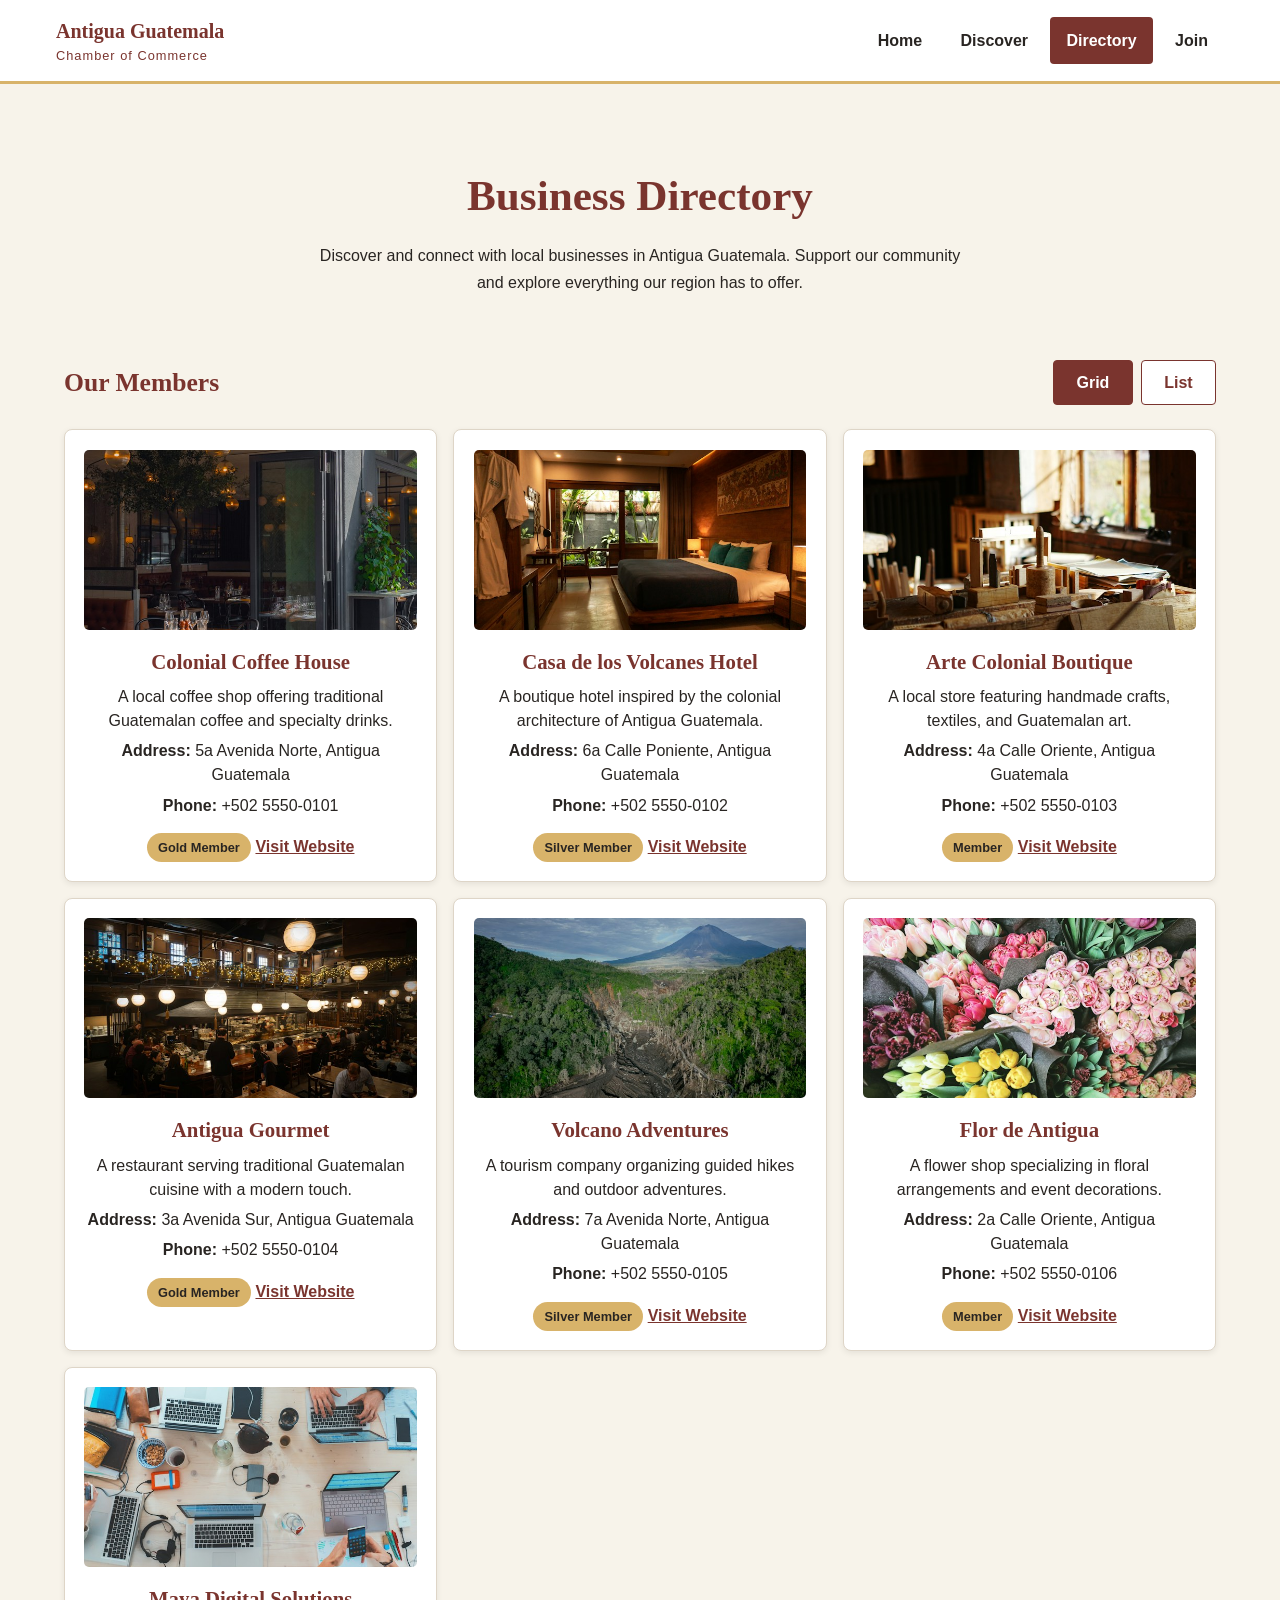
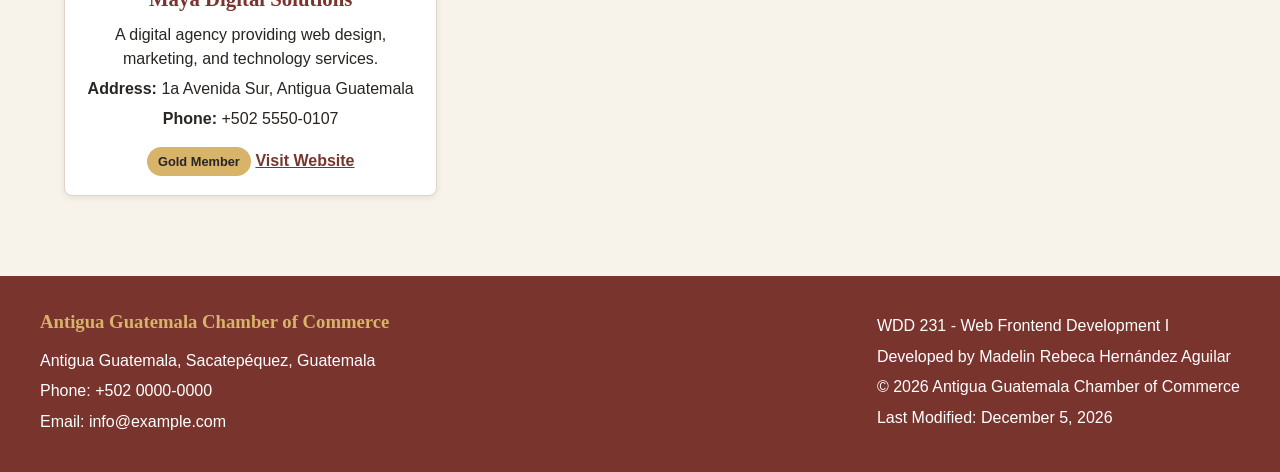
==== chamber/directory.html @ 11b73b26 "Add Chamber of Commerce directory" ====
<!DOCTYPE html>
<html lang="en">
<head>
    <meta charset="UTF-8">
    <meta name="viewport" content="width=device-width, initial-scale=1.0">

    <meta name="description" content="Explore the Antigua Guatemala Chamber of Commerce business directory. Discover local businesses, services, restaurants, hotels, and organizations.">
    <meta name="author" content="Madelin Rebeca Hernández Aguilar">

    <title>Business Directory | Antigua Guatemala Chamber of Commerce</title>

    <link rel="icon" href="images/favicon.svg" type="image/svg+xml">

    <meta property="og:title" content="Antigua Guatemala Chamber of Commerce | Business Directory">
    <meta property="og:description" content="Discover local businesses and services in Antigua Guatemala. Support our community and connect with local businesses.">
    <meta property="og:image" content="https://made-hern.github.io/wdd231/chamber/images/antigua-social.jpg">
    <meta property="og:image:alt" content="Antigua Guatemala Chamber of Commerce">
    <meta property="og:url" content="https://made-hern.github.io/wdd231/chamber/directory.html">
    <meta property="og:type" content="website">

    <link rel="stylesheet" href="styles/normalize.css">
    <link rel="stylesheet" href="styles/small.css">
    <link rel="stylesheet" href="styles/larger.css">

    <script src="scripts/directory.js" defer></script>
</head>

<body>
    <header>
        <div class="header-container">
            <a href="index.html" class="brand">
                <span class="brand-name">Antigua Guatemala</span>
                <span class="brand-subtitle">Chamber of Commerce</span>
            </a>

            <button id="menu-button" aria-label="Open navigation menu" aria-expanded="false">
                ☰
            </button>

            <nav id="main-nav">
                <ul>
                    <li><a href="index.html">Home</a></li>
                    <li><a href="discover.html">Discover</a></li>
                    <li><a href="directory.html" class="active" aria-current="page">Directory</a></li>
                    <li><a href="join.html">Join</a></li>
                </ul>
            </nav>
        </div>
    </header>

    <main>
        <section class="page-heading">
            <h1>Business Directory</h1>
            <p>
                Discover and connect with local businesses in Antigua Guatemala.
                Support our community and explore everything our region has to offer.
            </p>
        </section>

        <section class="directory-section">
            <div class="directory-header">
                <h2>Our Members</h2>

                <div class="view-options">
                    <button id="grid-view" class="view-button active" aria-label="Display members in grid view" aria-pressed="true">
                        Grid
                    </button>

                    <button id="list-view" class="view-button" aria-label="Display members in list view" aria-pressed="false">
                        List
                    </button>
                </div>
            </div>

            <div id="member-directory" class="member-grid" aria-live="polite">
                <p>Loading business directory...</p>
            </div>
        </section>
    </main>

    <footer>
        <div class="footer-container">
            <div class="footer-contact">
                <h3>Antigua Guatemala Chamber of Commerce</h3>
                <p>Antigua Guatemala, Sacatepéquez, Guatemala</p>
                <p>Phone: +502 0000-0000</p>
                <p>Email: info@example.com</p>
            </div>

            <div class="footer-development">
                <p>WDD 231 - Web Frontend Development I</p>
                <p>Developed by Madelin Rebeca Hernández Aguilar</p>
                <p>&copy; <span id="current-year"></span> Antigua Guatemala Chamber of Commerce</p>
                <p>Last Modified: <span id="last-modified"></span></p>
            </div>
        </div>
    </footer>
</body>
</html>
---- chamber/styles/small.css ----
:root {
    --primary-color: #7A342E;
    --secondary-color: #D8B36A;
    --background-color: #F7F3EA;
    --text-color: #292522;
    --white-color: #FFFFFF;
    --border-color: #DED5C7;
}

body {
    font-family: Arial, sans-serif;
    background-color: var(--background-color);
    color: var(--text-color);
}

header {
    background-color: var(--white-color);
    border-bottom: 3px solid var(--secondary-color);
}

.header-container {
    max-width: 1200px;
    margin: 0 auto;
    padding: 1rem;
    display: flex;
    justify-content: space-between;
    align-items: center;
    flex-wrap: wrap;
}

.brand {
    display: flex;
    flex-direction: column;
    color: var(--primary-color);
}

.brand-name {
    font-family: Georgia, serif;
    font-size: 1.25rem;
    font-weight: bold;
}

.brand-subtitle {
    font-size: 0.8rem;
    letter-spacing: 1px;
}

#menu-button {
    background-color: var(--primary-color);
    color: var(--white-color);
    border: none;
    padding: 0.5rem 0.8rem;
    font-size: 1.4rem;
    cursor: pointer;
    border-radius: 4px;
}

#main-nav {
    display: none;
    width: 100%;
}

#main-nav.open {
    display: block;
}

#main-nav ul {
    display: flex;
    flex-direction: column;
    margin-top: 1rem;
}

#main-nav a {
    display: block;
    padding: 0.8rem;
    color: var(--text-color);
    font-weight: bold;
    border-bottom: 1px solid var(--border-color);
}

#main-nav a:hover,
#main-nav a.active {
    background-color: var(--primary-color);
    color: var(--white-color);
}

main {
    max-width: 1200px;
    margin: 0 auto;
    padding: 1.5rem 1rem;
}

.page-heading {
    text-align: center;
    padding: 2rem 1rem;
}

.page-heading h1 {
    color: var(--primary-color);
    font-family: Georgia, serif;
    font-size: 2rem;
    margin-bottom: 0.8rem;
}

.page-heading p {
    max-width: 650px;
    margin: 0 auto;
    line-height: 1.7;
}

.directory-section {
    padding: 1rem 0 3rem;
}

.directory-header {
    display: flex;
    flex-direction: column;
    gap: 1rem;
    align-items: center;
    margin-bottom: 1.5rem;
}

.directory-header h2 {
    color: var(--primary-color);
    font-family: Georgia, serif;
    font-size: 1.6rem;
}

.view-options {
    display: flex;
    gap: 0.5rem;
}

.view-button {
    border: 1px solid var(--primary-color);
    background-color: var(--white-color);
    color: var(--primary-color);
    padding: 0.6rem 1.4rem;
    border-radius: 4px;
    cursor: pointer;
    font-weight: bold;
}

.view-button.active,
.view-button:hover {
    background-color: var(--primary-color);
    color: var(--white-color);
}

.member-grid {
    display: grid;
    grid-template-columns: 1fr;
    gap: 1rem;
}

.member-card {
    background-color: var(--white-color);
    border: 1px solid var(--border-color);
    border-radius: 8px;
    padding: 1.2rem;
    text-align: center;
    box-shadow: 0 2px 6px rgba(0, 0, 0, 0.08);
}

.member-card img {
    width: 100%;
    height: 180px;
    object-fit: cover;
    border-radius: 5px;
    margin-bottom: 1rem;
}

.member-card h3 {
    color: var(--primary-color);
    font-family: Georgia, serif;
    font-size: 1.3rem;
    margin-bottom: 0.5rem;
}

.member-card p {
    margin: 0.4rem 0;
    line-height: 1.5;
}

.member-card a {
    display: inline-block;
    color: var(--primary-color);
    font-weight: bold;
    margin-top: 0.7rem;
    text-decoration: underline;
}

.membership-badge {
    display: inline-block;
    background-color: var(--secondary-color);
    color: var(--text-color);
    padding: 0.3rem 0.7rem;
    border-radius: 20px;
    font-size: 0.8rem;
    font-weight: bold;
    margin-top: 0.5rem;
}

.member-list {
    display: flex;
    flex-direction: column;
    gap: 0;
}

.member-list .member-card {
    display: flex;
    flex-direction: column;
    text-align: left;
    border-radius: 0;
    box-shadow: none;
    padding: 1rem;
}

.member-list .member-card:nth-child(even) {
    background-color: #EDE5D9;
}

.member-list .member-card img {
    display: none;
}

.member-list .member-card h3 {
    margin-bottom: 0.3rem;
}

footer {
    background-color: var(--primary-color);
    color: var(--white-color);
    padding: 2rem 1rem;
}

.footer-container {
    max-width: 1200px;
    margin: 0 auto;
    display: flex;
    flex-direction: column;
    gap: 1.5rem;
    text-align: center;
}

footer h3 {
    color: var(--secondary-color);
    font-family: Georgia, serif;
    margin-bottom: 0.8rem;
}

footer p {
    margin: 0.4rem 0;
    line-height: 1.5;
}

footer a {
    color: var(--white-color);
}

@media (prefers-reduced-motion: reduce) {
    *,
    *::before,
    *::after {
        scroll-behavior: auto !important;
        animation-duration: 0.01ms !important;
        transition-duration: 0.01ms !important;
    }
}
---- chamber/styles/larger.css ----
@media screen and (min-width: 640px) {
    .header-container {
        flex-wrap: nowrap;
    }

    #menu-button {
        display: none;
    }

    #main-nav {
        display: block;
        width: auto;
    }

    #main-nav ul {
        flex-direction: row;
        gap: 0.4rem;
        margin-top: 0;
    }

    #main-nav a {
        border: none;
        border-radius: 4px;
        padding: 0.7rem 1rem;
    }

    .page-heading h1 {
        font-size: 2.7rem;
    }

    .directory-header {
        flex-direction: row;
        justify-content: space-between;
    }

    .member-grid {
        grid-template-columns: repeat(2, 1fr);
    }

    .member-list .member-card {
        display: grid;
        grid-template-columns: 1fr 1fr;
        align-items: center;
        column-gap: 1.5rem;
    }

    .member-list .member-card h3 {
        grid-column: 1 / -1;
    }

    .footer-container {
        flex-direction: row;
        justify-content: space-between;
        text-align: left;
    }
}

@media screen and (min-width: 900px) {
    .member-grid {
        grid-template-columns: repeat(3, 1fr);
    }

    .page-heading {
        padding: 3rem 1rem;
    }

    main {
        padding: 2rem 1.5rem;
    }
}
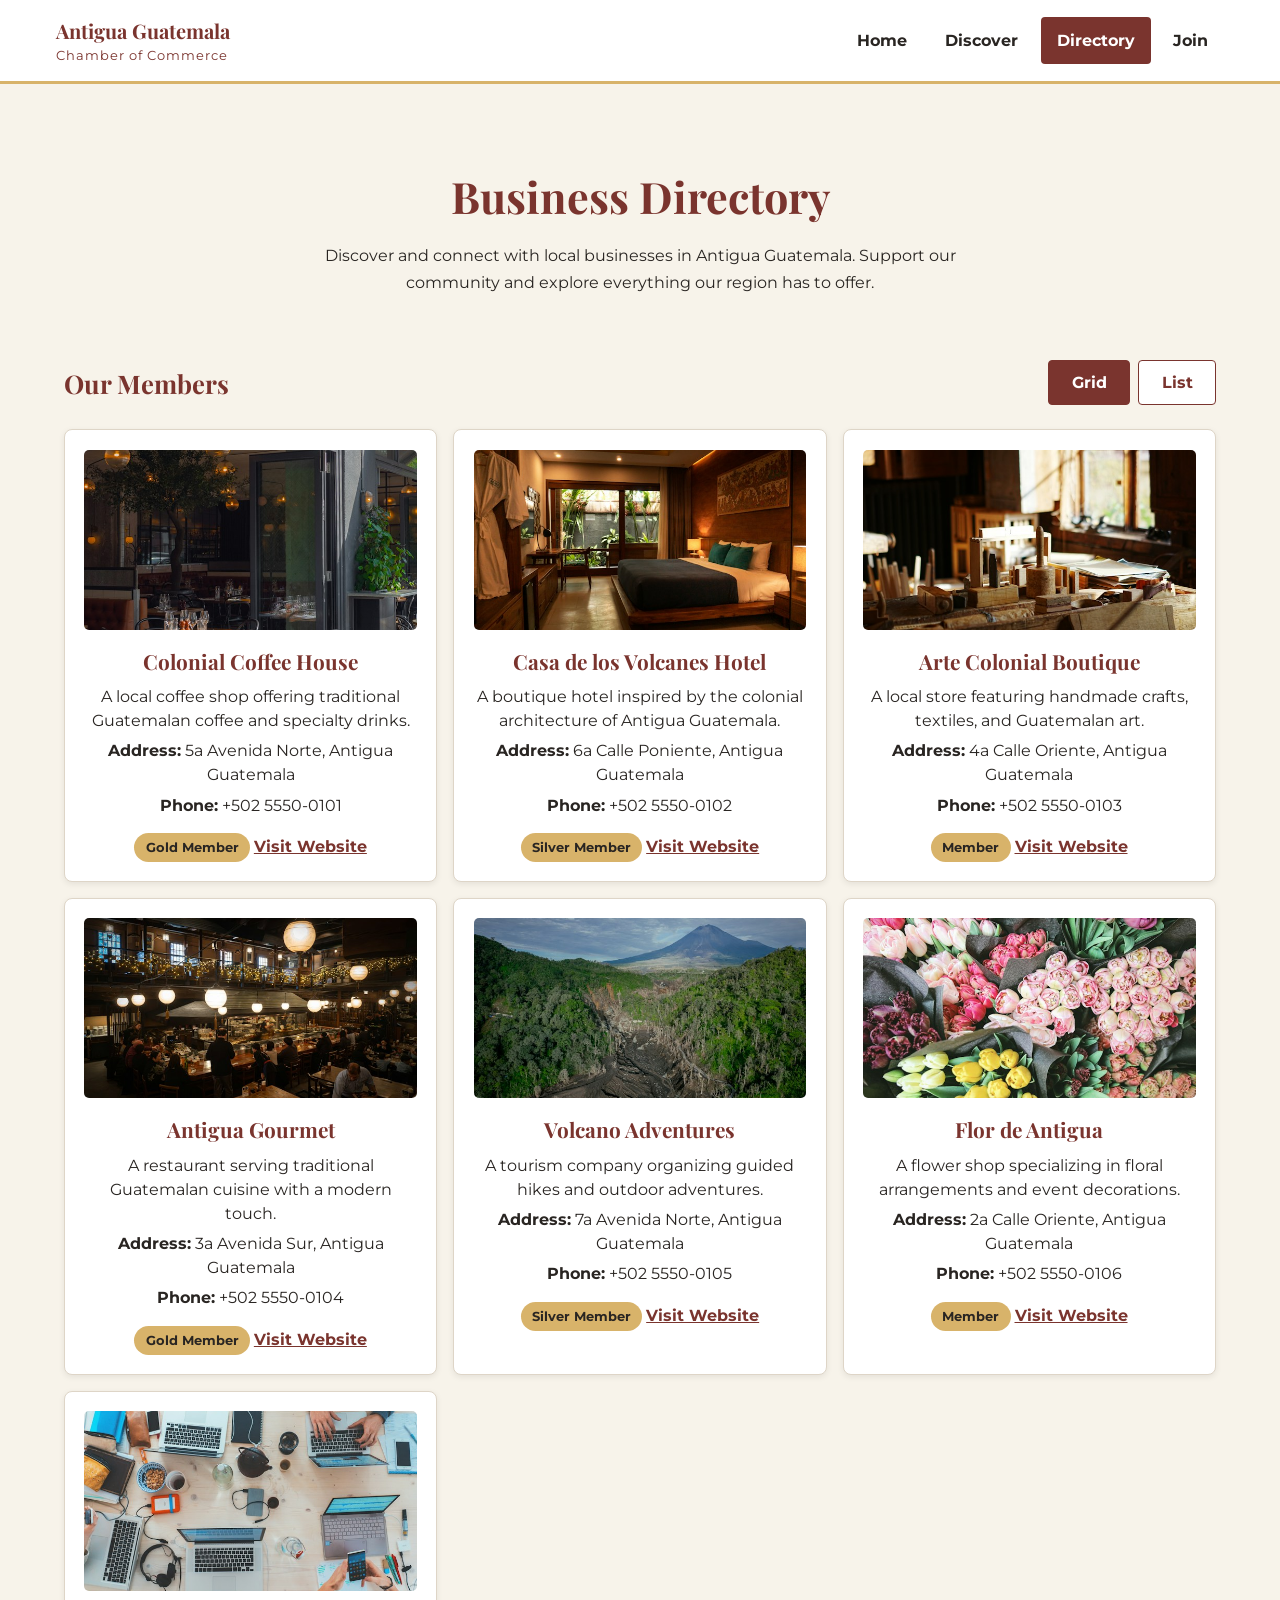
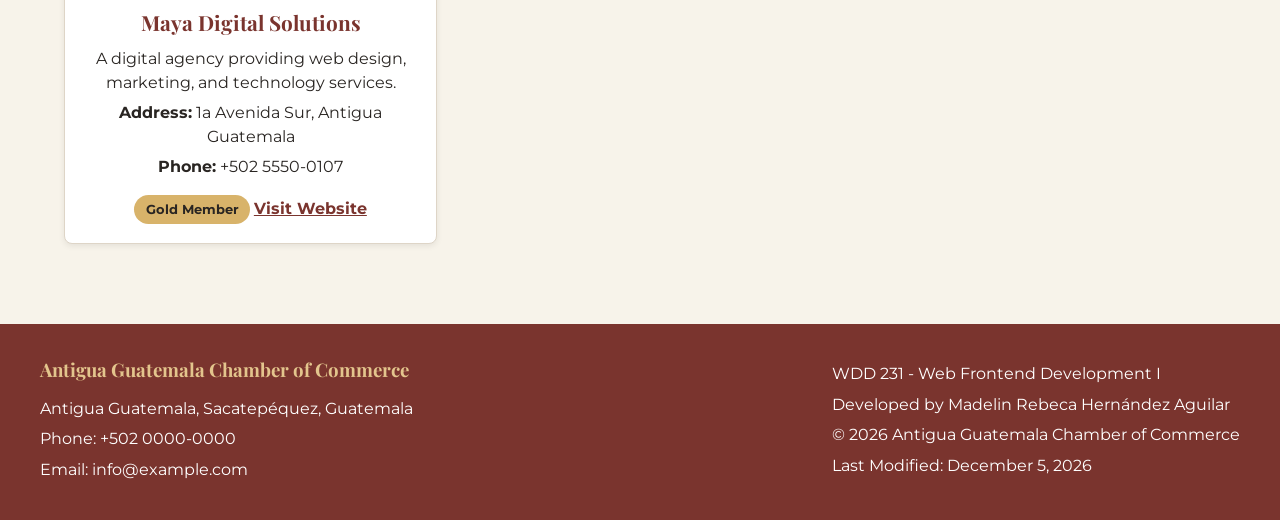
==== commit 3a3677c0: "Add Chamber of Commerce directory" ====
--- a/chamber/directory.html
+++ b/chamber/directory.html
@@ -5,13 +5,14 @@
     <meta charset="UTF-8">
     <meta name="viewport" content="width=device-width, initial-scale=1.0">
 
-    <meta name="description" content="Explore the Antigua Guatemala Chamber of Commerce business directory. Discover local businesses, services, restaurants, hotels, and organizations.">
+    <meta name="description" content="Explore the Antigua Guatemala Chamber of Commerce business directory. Discover local businesses, restaurants, hotels, and services.">
     <meta name="author" content="Madelin Rebeca Hernández Aguilar">
 
     <title>Business Directory | Antigua Guatemala Chamber of Commerce</title>
 
     <link rel="icon" href="images/favicon.svg" type="image/svg+xml">
 
+    <!-- Open Graph Meta Tags -->
     <meta property="og:title" content="Antigua Guatemala Chamber of Commerce | Business Directory">
     <meta property="og:description" content="Discover local businesses and services in Antigua Guatemala. Support our community and connect with local businesses.">
     <meta property="og:image" content="https://made-hern.github.io/wdd231/chamber/images/antigua-social.jpg">
@@ -19,10 +20,17 @@
     <meta property="og:url" content="https://made-hern.github.io/wdd231/chamber/directory.html">
     <meta property="og:type" content="website">
 
+    <!-- Google Fonts -->
+    <link rel="preconnect" href="https://fonts.googleapis.com">
+    <link rel="preconnect" href="https://fonts.gstatic.com" crossorigin>
+    <link href="https://fonts.googleapis.com/css2?family=Montserrat:wght@400;500;600;700&family=Playfair+Display:wght@400;500;600;700&display=swap" rel="stylesheet">
+
+    <!-- CSS Files -->
     <link rel="stylesheet" href="styles/normalize.css">
     <link rel="stylesheet" href="styles/small.css">
     <link rel="stylesheet" href="styles/larger.css">
 
+    <!-- JavaScript -->
     <script src="scripts/directory.js" defer></script>
 </head>
 
@@ -63,11 +71,19 @@
                 <h2>Our Members</h2>
 
                 <div class="view-options">
-                    <button id="grid-view" class="view-button active" aria-label="Display members in grid view" aria-pressed="true">
+                    <button
+                        id="grid-view"
+                        class="view-button active"
+                        aria-label="Display members in grid view"
+                        aria-pressed="true">
                         Grid
                     </button>
 
-                    <button id="list-view" class="view-button" aria-label="Display members in list view" aria-pressed="false">
+                    <button
+                        id="list-view"
+                        class="view-button"
+                        aria-label="Display members in list view"
+                        aria-pressed="false">
                         List
                     </button>
                 </div>
@@ -91,7 +107,10 @@
             <div class="footer-development">
                 <p>WDD 231 - Web Frontend Development I</p>
                 <p>Developed by Madelin Rebeca Hernández Aguilar</p>
-                <p>&copy; <span id="current-year"></span> Antigua Guatemala Chamber of Commerce</p>
+                <p>
+                    &copy; <span id="current-year"></span>
+                    Antigua Guatemala Chamber of Commerce
+                </p>
                 <p>Last Modified: <span id="last-modified"></span></p>
             </div>
         </div>
--- a/chamber/styles/small.css
+++ b/chamber/styles/small.css
@@ -1,4 +1,3 @@
-
 :root {
     --primary-color: #7A342E;
     --secondary-color: #D8B36A;
@@ -6,10 +5,15 @@
     --text-color: #292522;
     --white-color: #FFFFFF;
     --border-color: #DED5C7;
+    --footer-heading-color: #E3C58D;
+}
+
+* {
+    box-sizing: border-box;
 }
 
 body {
-    font-family: Arial, sans-serif;
+    font-family: "Montserrat", sans-serif;
     background-color: var(--background-color);
     color: var(--text-color);
 }
@@ -36,7 +40,7 @@
 }
 
 .brand-name {
-    font-family: Georgia, serif;
+    font-family: "Playfair Display", serif;
     font-size: 1.25rem;
     font-weight: bold;
 }
@@ -69,6 +73,8 @@
     display: flex;
     flex-direction: column;
     margin-top: 1rem;
+    padding: 0;
+    list-style: none;
 }
 
 #main-nav a {
@@ -77,6 +83,7 @@
     color: var(--text-color);
     font-weight: bold;
     border-bottom: 1px solid var(--border-color);
+    text-decoration: none;
 }
 
 #main-nav a:hover,
@@ -98,7 +105,7 @@
 
 .page-heading h1 {
     color: var(--primary-color);
-    font-family: Georgia, serif;
+    font-family: "Playfair Display", serif;
     font-size: 2rem;
     margin-bottom: 0.8rem;
 }
@@ -123,7 +130,7 @@
 
 .directory-header h2 {
     color: var(--primary-color);
-    font-family: Georgia, serif;
+    font-family: "Playfair Display", serif;
     font-size: 1.6rem;
 }
 
@@ -140,6 +147,7 @@
     border-radius: 4px;
     cursor: pointer;
     font-weight: bold;
+    font-family: "Montserrat", sans-serif;
 }
 
 .view-button.active,
@@ -173,7 +181,7 @@
 
 .member-card h3 {
     color: var(--primary-color);
-    font-family: Georgia, serif;
+    font-family: "Playfair Display", serif;
     font-size: 1.3rem;
     margin-bottom: 0.5rem;
 }
@@ -245,8 +253,8 @@
 }
 
 footer h3 {
-    color: var(--secondary-color);
-    font-family: Georgia, serif;
+    color: var(--footer-heading-color);
+    font-family: "Playfair Display", serif;
     margin-bottom: 0.8rem;
 }
 
@@ -263,8 +271,8 @@
     *,
     *::before,
     *::after {
-        scroll-behavior: auto !important;
-        animation-duration: 0.01ms !important;
-        transition-duration: 0.01ms !important;
+        scroll-behavior: auto;
+        animation-duration: 0.01ms;
+        transition-duration: 0.01ms;
     }
-}
+}
